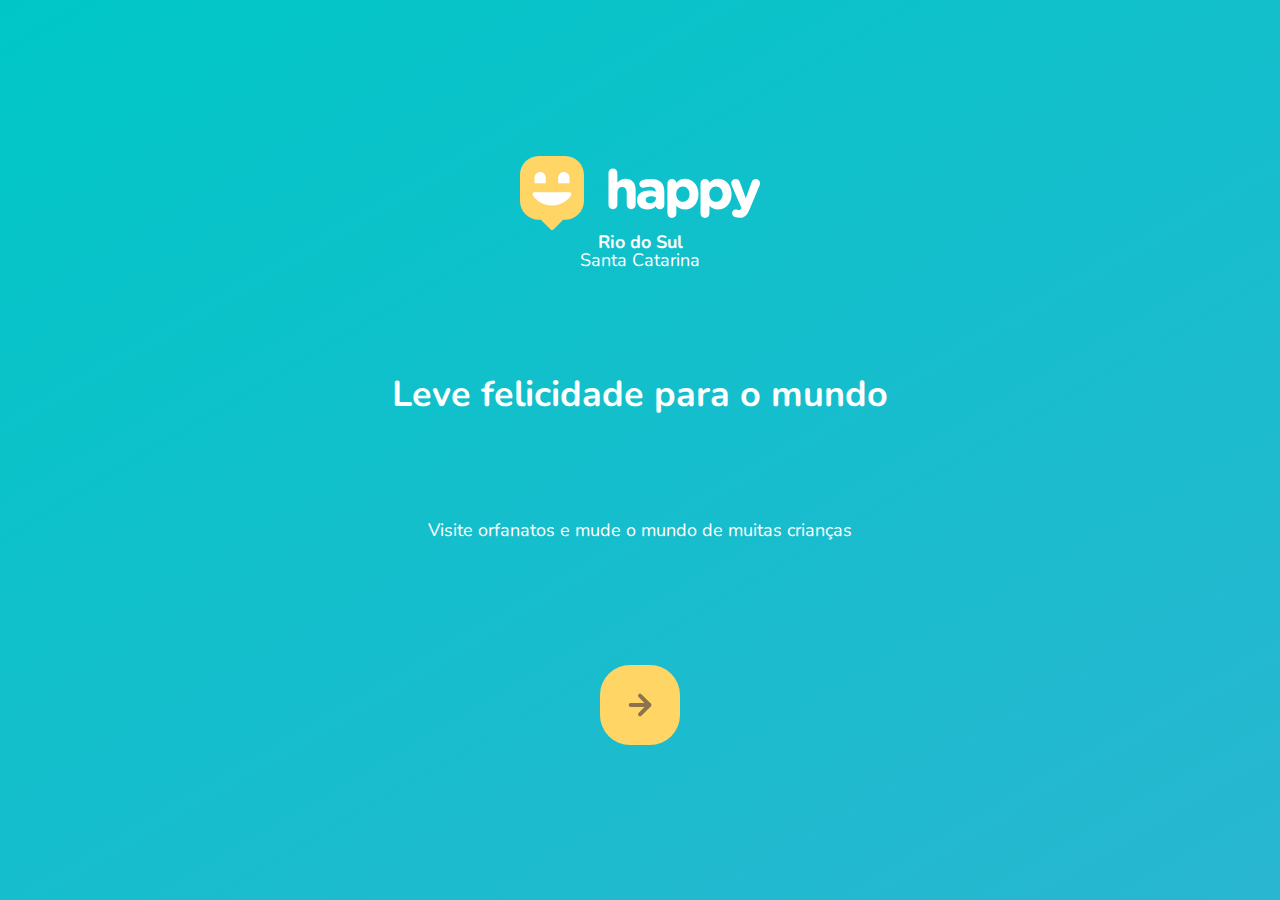
==== index.html @ 92f0cd53 "First commit" ====
<!DOCTYPE html>
<html lang="pt_BR">
  <head>
    <meta charset="UTF-8" />
    <meta name="viewport" content="width=device-width, initial-scale=1.0" />
    <meta http-equiv="X-UA-Compatible" content="IE=edge" />

    <title>Happy</title>

    <link rel="icon" href="./public/images/logo-icon.png" />
    <link rel="stylesheet" href="./public/css/main.css" />
    <link rel="stylesheet" href="./public/css/animations.css" />
    <link rel="stylesheet" href="./public/css/page-landing.css" />

    <link rel="preconnect" href="https://fonts.gstatic.com" />
    <link
      href="https://fonts.googleapis.com/css2?family=Nunito:wght@400;600;800&display=swap"
      rel="stylesheet"
    />
  </head>
  <body>
    <div id="page-landing">
      <div id="container">
        <header>
          <img
            class="animate-up"
            id="logo"
            src="./public/images/logo.svg"
            alt="Logomarca de Happy"
          />

          <div class="location animate-up">
            <strong>Rio do Sul</strong>

            <p>Santa Catarina</p>
          </div>
        </header>

        <main>
          <h1 class="animate-up">Leve felicidade para o mundo</h1>
          <section class="visit">
            <p class="animate-up">
              Visite orfanatos e mude o mundo de muitas crianças
            </p>
            <a class="animate-up" href="#" title="Visite orfanatos">
              <img
                class="animate-up"
                src="./public/images/arrow.svg"
                alt="Ir para o mapa"
              />
            </a>
          </section>
        </main>
      </div>
    </div>
  </body>
</html>
---- public/css/main.css ----
* {
  margin: 0;
  padding: 0;
}

:root {
  font-size: 62.5%;
}

body {
  height: 100vh;
  color: white;
}

body,
button,
input,
textarea {
  font-weight: 400;
  font-size: 1.8rem;
  line-height: 1;
  font-family: 'Nunito', sans-serif;

  /* ou pode se escrever assim font: 400 18px/1 'Nunito', sans-serif; */
}
---- public/css/animations.css ----
@keyframes up {
  from {
    opacity: 0;
    transform: translateY(16px);
  }

  to {
    opacity: 1;
    transform: translateY(0);
  }
}

.animate-up {
  animation-name: up;
  animation-duration: 300ms;
  animation-fill-mode: backwards;
}
---- public/css/page-landing.css ----
#page-landing {
  background: linear-gradient(329.54deg, #29b6d1 0%, #00c7c7 100%);
  min-height: 100vh;
  text-align: center;
  display: flex;
}

#container {
  margin: auto;
  width: 90%;
}

.location,
h1,
.visit p {
  height: 16vh;
}

.visit a {
  width: 8rem;
  height: 8rem;
  background: #ffd666;

  border: none;
  border-radius: 3rem;

  display: flex;
  align-items: center;
  justify-content: center;
  margin: auto;

  transition: 200ms;
}

.visit a:hover {
  background: #ceb05d;
}

#logo {
  animation-delay: 50ms;
}

.location {
  animation-delay: 100ms;
}

main h1 {
  animation-delay: 150ms;
}

.visit p {
  animation-delay: 200ms;
}

.visit a {
  animation-delay: 250ms;
}
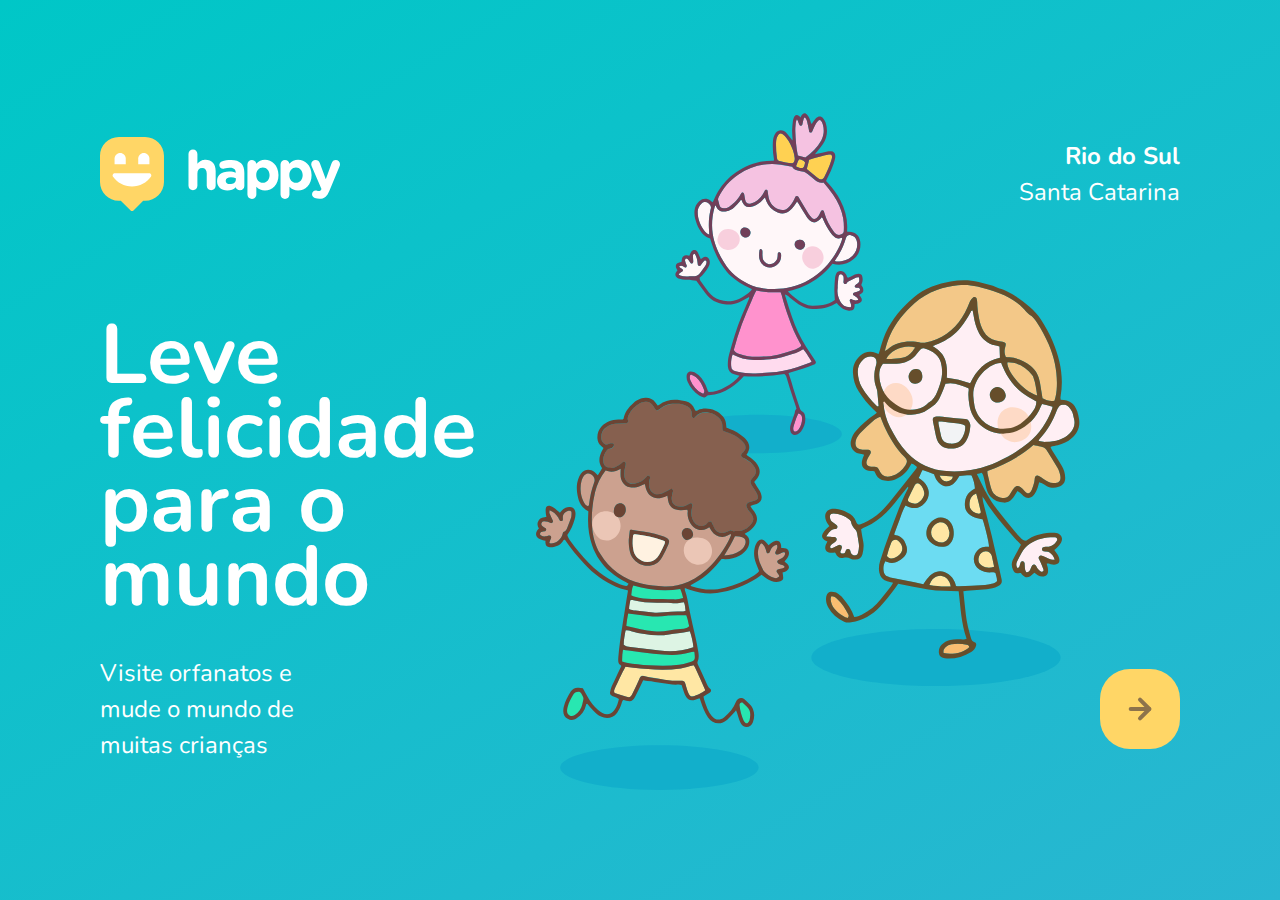
==== commit 2696af77: "css do index e da borda orphanages  - ok" ====
--- a/index.html
+++ b/index.html
@@ -8,6 +8,7 @@
     <title>Happy</title>
 
     <link rel="icon" href="./public/images/logo-icon.png" />
+
     <link rel="stylesheet" href="./public/css/main.css" />
     <link rel="stylesheet" href="./public/css/animations.css" />
     <link rel="stylesheet" href="./public/css/page-landing.css" />
@@ -38,16 +39,17 @@
 
         <main>
           <h1 class="animate-up">Leve felicidade para o mundo</h1>
+
           <section class="visit">
             <p class="animate-up">
               Visite orfanatos e mude o mundo de muitas crianças
             </p>
-            <a class="animate-up" href="#" title="Visite orfanatos">
-              <img
-                class="animate-up"
-                src="./public/images/arrow.svg"
-                alt="Ir para o mapa"
-              />
+            <a
+              class="animate-up"
+              href="./orphanages.html"
+              title="Visite orfanatos"
+            >
+              <img src="./public/images/arrow.svg" alt="Ir para o mapa" />
             </a>
           </section>
         </main>
--- a/public/css/main.css
+++ b/public/css/main.css
@@ -1,10 +1,7 @@
 * {
   margin: 0;
   padding: 0;
-}
-
-:root {
-  font-size: 62.5%;
+  box-sizing: border-box;
 }
 
 body {
@@ -12,14 +9,18 @@
   color: white;
 }
 
+:root {
+  font-size: 62.5%;
+}
+
 body,
 button,
 input,
 textarea {
-  font-weight: 400;
+  /* font-weight: 400;
   font-size: 1.8rem;
   line-height: 1;
-  font-family: 'Nunito', sans-serif;
+  font-family: 'Nunito', sans-serif; */
 
-  /* ou pode se escrever assim font: 400 18px/1 'Nunito', sans-serif; */
+  font: 400 1.8rem/1 'Nunito', sans-serif;
 }
--- a/public/css/animations.css
+++ b/public/css/animations.css
@@ -10,8 +10,22 @@
   }
 }
 
+@keyframes right {
+  from {
+    transform: translateX(-100%);
+  }
+  to {
+    transform: translateX(0);
+  }
+}
+
 .animate-up {
   animation-name: up;
   animation-duration: 300ms;
   animation-fill-mode: backwards;
 }
+
+.animate-right {
+  animation-name: right;
+  animation-duration: 400ms;
+}
--- a/public/css/page-landing.css
+++ b/public/css/page-landing.css
@@ -1,19 +1,40 @@
 #page-landing {
   background: linear-gradient(329.54deg, #29b6d1 0%, #00c7c7 100%);
+
+  text-align: center;
   min-height: 100vh;
-  text-align: center;
+
   display: flex;
 }
 
 #container {
   margin: auto;
-  width: 90%;
+
+  /* width: 90%; */
+  width: min(90%, 112rem);
 }
 
 .location,
 h1,
 .visit p {
   height: 16vh;
+}
+
+#logo {
+  animation-delay: 50ms;
+}
+
+.location {
+  animation-delay: 100ms;
+}
+
+main h1 {
+  animation-delay: 150ms;
+  font-size: clamp(4rem, 8vw, 8.4rem);
+}
+
+.visit p {
+  animation-delay: 200ms;
 }
 
 .visit a {
@@ -27,31 +48,68 @@
   display: flex;
   align-items: center;
   justify-content: center;
+
   margin: auto;
 
-  transition: 200ms;
+  transition: background 200ms;
+  animation-delay: 250ms;
 }
 
 .visit a:hover {
   background: #ceb05d;
 }
 
-#logo {
-  animation-delay: 50ms;
+/* Desktop version */
+@media (min-width: 760px) {
+  #container {
+    padding: 5rem 2rem;
+
+    background: url('../images/bg.svg') no-repeat 80% /
+      clamp(30rem, 54vw, 56rem);
+  }
+
+  header {
+    display: flex;
+    align-items: center;
+    justify-content: space-between;
+  }
+
+  .location,
+  h1,
+  .visit p {
+    height: initial;
+    text-align: initial;
+  }
+
+  .location {
+    text-align: right;
+    font-size: 2.4rem;
+    line-height: 1.5;
+  }
+
+  main h1 {
+    /* Funcao clamp recebe como argumento o (minimo, ideal, maximo) */
+    font-weight: bold;
+    line-height: 0.88;
+
+    margin: clamp(10%, 9vh, 12%) 0 4rem;
+
+    width: min(300px, 80%);
+  }
+
+  .visit {
+    display: flex;
+    align-items: center;
+    justify-content: space-between;
+  }
+
+  .visit p {
+    font-size: 2.4rem;
+    line-height: 1.5;
+    width: clamp(20rem, 20vw, 30rem);
+  }
+
+  .visit a {
+    margin: initial;
+  }
 }
-
-.location {
-  animation-delay: 100ms;
-}
-
-main h1 {
-  animation-delay: 150ms;
-}
-
-.visit p {
-  animation-delay: 200ms;
-}
-
-.visit a {
-  animation-delay: 250ms;
-}
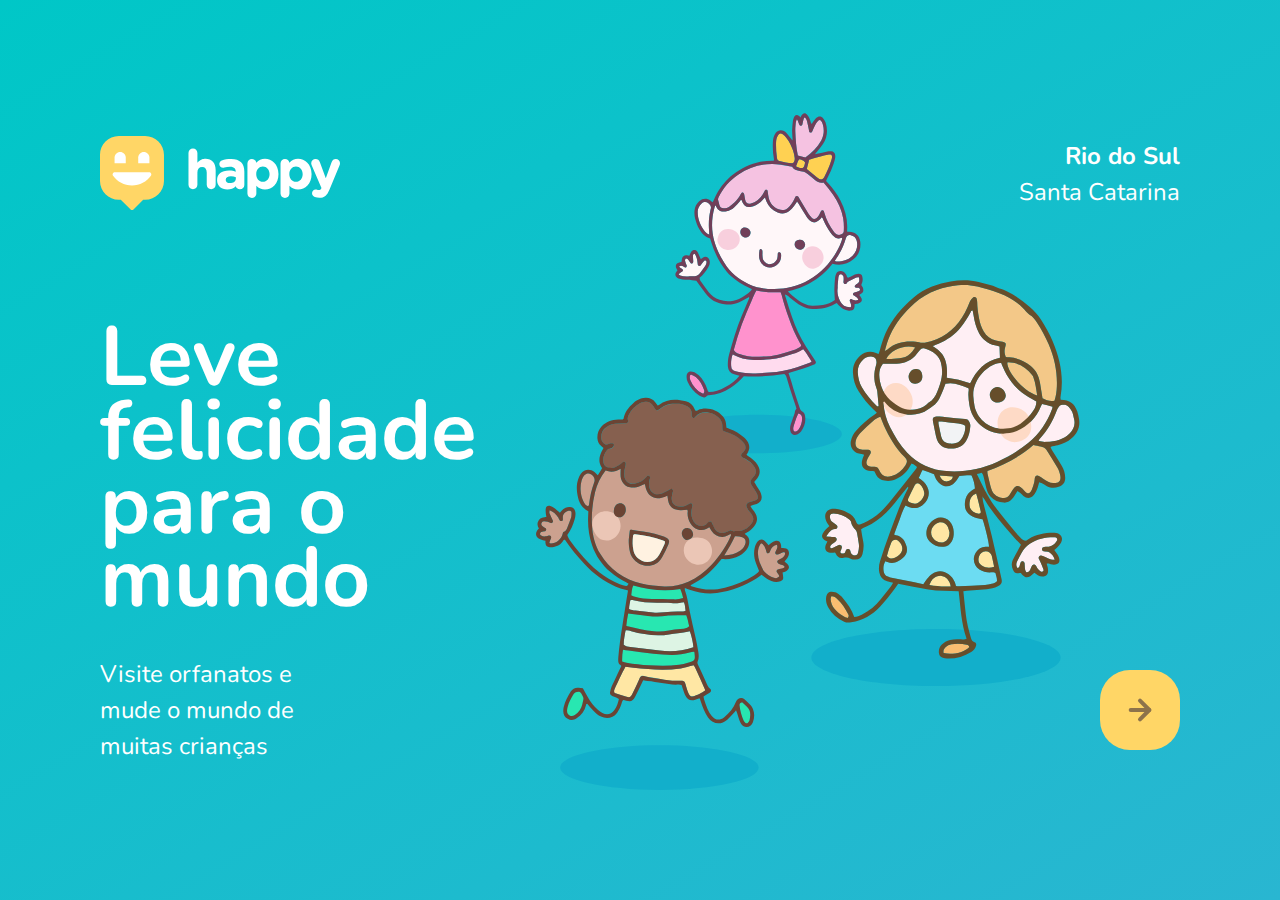
==== commit f0c79f9f: "page orphanage ok" ====
--- a/index.html
+++ b/index.html
@@ -15,7 +15,7 @@
 
     <link rel="preconnect" href="https://fonts.gstatic.com" />
     <link
-      href="https://fonts.googleapis.com/css2?family=Nunito:wght@400;600;800&display=swap"
+      href="https://fonts.googleapis.com/css2?family=Nunito:wght@400;600;700;800&display=swap"
       rel="stylesheet"
     />
   </head>
@@ -23,12 +23,14 @@
     <div id="page-landing">
       <div id="container">
         <header>
-          <img
-            class="animate-up"
-            id="logo"
-            src="./public/images/logo.svg"
-            alt="Logomarca de Happy"
-          />
+          <a href="/">
+            <img
+              class="animate-up"
+              id="logo"
+              src="./public/images/logo.svg"
+              alt="Logomarca de Happy"
+            />
+          </a>
 
           <div class="location animate-up">
             <strong>Rio do Sul</strong>
--- a/public/css/animations.css
+++ b/public/css/animations.css
@@ -19,6 +19,15 @@
   }
 }
 
+@keyframes appear {
+  from {
+    opacity: 0;
+  }
+  to {
+    opacity: 1;
+  }
+}
+
 .animate-up {
   animation-name: up;
   animation-duration: 300ms;
@@ -29,3 +38,9 @@
   animation-name: right;
   animation-duration: 400ms;
 }
+
+.animate-appear {
+  animation-name: appear;
+  animation-duration: 300ms;
+  animation-fill-mode: backwards;
+}
